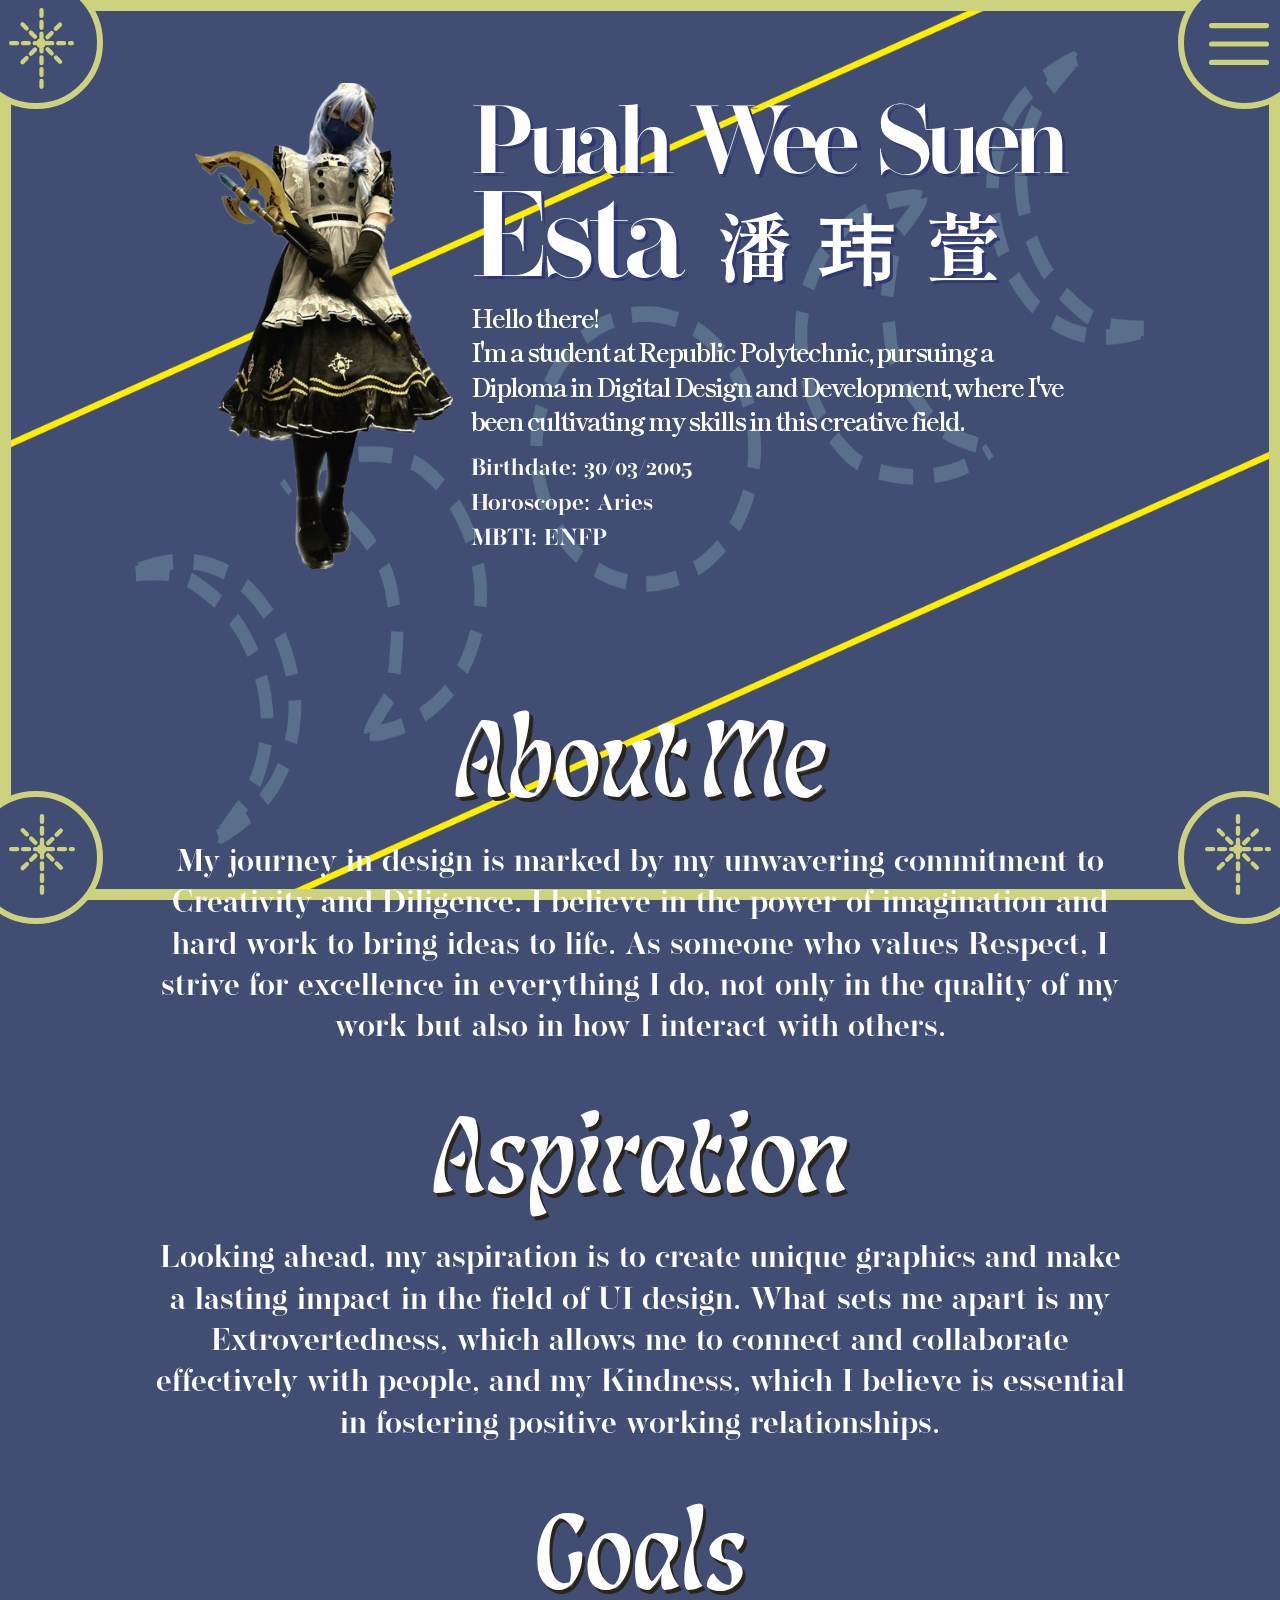
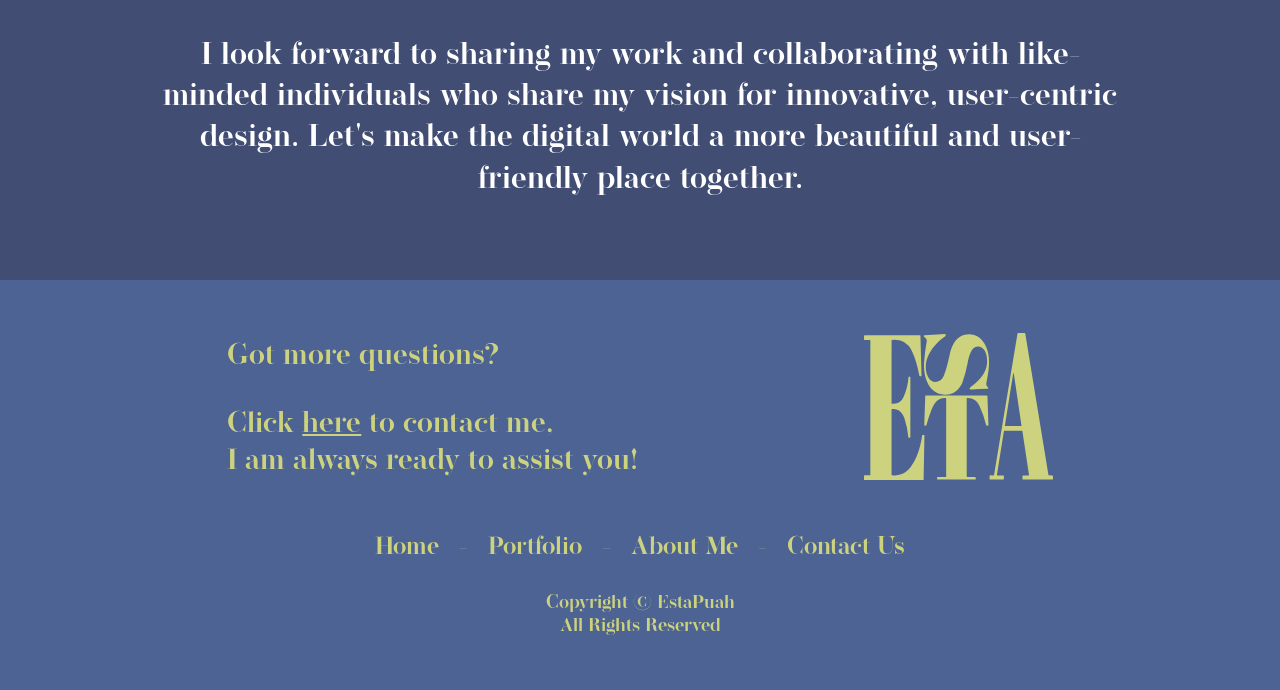
==== about.html @ 2d54f1c6 "Add files via upload" ====
<!DOCTYPE html>
<html lang="en-US">
    <head>
        <!-- Meta setup -->
        <meta charset="UTF-8">
        <meta http-equiv="X-UA-Compatible" content="IE=edge">
        <meta name="viewport" content="width=device-width, initial-scale=1, shrink-to-fit=no">
        <meta name="keywords" content="">
        <meta name="decription" content="">
        <meta name="designer" content="">
        
        <!-- Title -->
        <title>Esta Puah - About </title>
        
        <!-- Fav Icon -->
        <link rel="icon" href="images/favicon.png" />   

        <!-- Include Bootstrap -->
        <link rel="stylesheet" href="css/bootstrap.css" />

        <!-- Main StyleSheet -->
        <link rel="stylesheet" href="css/style.css" />  
        
        <!-- Responsive CSS -->
        <link rel="stylesheet" href="css/responsive.css" /> 
        
    </head>
    <body>
        <!--[if lte IE 9]> <p class="browserupgrade">You are using an <strong>outdated</strong> browser. Please <a href="https://browsehappy.com/">upgrade your browser</a> to improve your experience and security.</p><![endif]-->

        <!-- main_wrapper start -->
        <main class="main_wrapper">
            <div class="main_shape">
                <div class="shape_circle">
                    <img src="images/shape.svg" alt="">
                </div>
                <div class="shape_circle shape3">
                    <img src="images/shape.svg" alt="">
                </div>
                <div class="shape_circle shape4">
                    <img src="images/shape.svg" alt="">
                </div>
                <div class="humber_btn">
                    <button type="button" data-bs-toggle="offcanvas" data-bs-target="#offcanvasExample" aria-controls="offcanvasExample">
                        <img src="images/humbergar.svg" alt="">
                    </button>
                </div>
            </div>

            <!-- offcanvas start -->
            <div class="offcanvas offcanvas-top" tabindex="-1" id="offcanvasExample" aria-labelledby="offcanvasExampleLabel">
                <div class="offcanvas-body">
                    <button type="button" class="btn-close text-reset" data-bs-dismiss="offcanvas" aria-label="Close"></button>
                    <ul>
                        <li><a href="index.html">Home</a></li>
                        <li><a href="portfolio.html">Portfolio</a></li>
                        <li><a href="about.html">About Me</a></li>
                        <li><a href="contact.html">Contact</a></li>
                        
                    </ul>
                </div>
            </div>
            <!-- offcanvas end -->

            <!-- about_area start -->
            <div class="portfolio_area about_area">
                <div class="about_hero">
                    <div class="about_row">
                        <div class="about_left">
                            <img src="images/about.png" alt="">
                        </div>
                        <div class="about_right">
                            <h3>Puah Wee Suen <br><span class="esta">Esta</span> <span>潘 玮 萱</span></h3>
                            <p>Hello there! <br>I'm a student at Republic Polytechnic, pursuing a Diploma in Digital Design and Development, where I've been cultivating my skills in this creative field.</p>
                            <ul>
                                <li>Birthdate: 30/03/2005</li>
                                <li>Horoscope: Aries</li>
                                <li>MBTI: ENFP</li>
                            </ul>
                        </div>
                    </div>
                </div>
                <div class="about_main">
                    <div class="about_maincnt">
                        <h4>About Me</h4>
                        <p>My journey in design is marked by my unwavering commitment to Creativity and Diligence. I believe in the power of imagination and hard work to bring ideas to life. As someone who values Respect, I strive for excellence in everything I do, not only in the quality of my work but also in how I interact with others.</p>
                    </div>
                    <div class="about_maincnt">
                        <h4>Aspiration</h4>
                        <p>Looking ahead, my aspiration is to create unique graphics and make a lasting impact in the field of UI design. What sets me apart is my Extrovertedness, which allows me to connect and collaborate effectively with people, and my Kindness, which I believe is essential in fostering positive working relationships.</p>
                    </div>
                    <div class="about_maincnt">
                        <h4>Goals</h4>
                        <p>I look forward to sharing my work and collaborating with like-minded individuals who share my vision for innovative, user-centric design. Let's make the digital world a more beautiful and user-friendly place together.</p>
                    </div>
                </div>             
            </div>
            <!-- about_area end -->

            <!-- footer_area start -->
            <div class="footer_area">
                <div class="footer_main">
                    <div class="footer_upper">
                        <div class="footer_left">
                            <h4>Got more questions?</h4>
                            <p>Click <a href="#">here</a> to contact me, <br> I am always ready to assist you!</p>
                        </div>
                        <div class="footer_right">
                            <a href="#">
                                <img src="images/logo.svg" alt="">
                            </a>
                        </div>
                    </div>
                    <div class="footer_bottom">
                        <ul>
                            <li><a href="index.html">Home </a></li>
                            <li> - </li>
                            <li><a href="portfolio.html">Portfolio</a></li>
                            <li> - </li>
                            <li><a href="about.html">About Me</a></li>
                            <li> - </li>
                            <li><a href="contact.html">Contact Us</a></li>
                        </ul>
                        <p>Copyright © EstaPuah <br>All Rights Reserved</p>
                    </div>
                </div>                
            </div>
        </main>
        <!-- main_wrapper end -->

        <!-- Main jQuery -->
        <script src="js/jquery-3.4.1.min.js"></script>       
   
        <!-- Bootstrap jQuery -->
        <script src="js/bootstrap.bundle.js"></script>
        
    </body>
</html>
---- css/style.css ----
/*===================== Google fonts =======================*/
@import url('https://fonts.googleapis.com/css2?family=Shippori+Mincho:wght@400;500;600;700;800&display=swap');

/*webfonts*/
@font-face {
    font-family: 'Operetta32-DemiBold';
    src: url(../webfonts/Operetta32-DemiBold.otf);
}

@font-face {
    font-family: 'Lisbeth Display Regular';
    src: url(../webfonts/lisbeth-display.otf);
}

/*basic css*/
html {
    font-size: 0.52vw;
}

body {	
    font-family: 'Operetta32-DemiBold';
    font-size: 1.6rem;
    font-weight: 400;    
	background: #414D73;
	color: #FFFFFF;	
}

a {
    display: inline-block;
    text-decoration: none;
    transition: 0.2s all ease;
    -webkit-transition: 0.2s all ease;
    -moz-transition: 0.2s all ease;
}

a:visited,
a:hover,
a:active {
    text-decoration: none;
}

ul,
ol {
    list-style-type: none;
    padding: 0;
    margin: 0;
}

img {
    max-width: 100%;
}

::-webkit-scrollbar {
    width: 0;
    scrollbar-width: none;  
}

::-moz-scrollbar {
    width: 0;
    scrollbar-width: none;  
}

/*==================== main_wrapper start =====================*/
.main_wrapper {
    overflow: hidden;
}

.main_shape {
    width: 100%;
    height: 100%;
    display: block;
    border: 1.8rem solid #CDD27E;
    position: fixed;
    top: 0;
    left: 0;
    z-index: 9;
}

.shape_circle {
    width: 20rem;
    height: 20rem;
    display: flex;
    align-items: center;
    justify-content: center;
    background: #414D73;
    border: 1rem solid #CDD27E;
    border-radius: 50%;
    position: fixed;
    top: -3.6rem;
    left: -4.6rem;
    z-index: 9;
}

.shape_circle img {
    width: 9.8rem;
    position: relative;
    top: 0.6rem;
    left: 0.8rem;
}

.shape3 {
    top: initial;
    bottom: -3.6rem;
    left: -4.6rem;
    right: initial;
}

.shape4 {
    top: initial;
    bottom: -3.6rem;
    left: initial;
    right: -4.6rem;
}

.shape3 img {
    top: initial;
    left: 0.9rem;
    bottom: 0.75rem;
}

.shape4 img {
    top: initial;
    left: initial;
    bottom: 0.75rem;
    right: 0.9rem;
}

.humber_btn button {
    width: 20rem;
    height: 20rem;
    display: flex;
    align-items: center;
    justify-content: center;
    background: #414D73;
    border: 1rem solid #CDD27E;
    border-radius: 50%;
    outline: none;
    padding: 0;
    position: fixed;
    top: -3.6rem;
    right: -4.6rem;
    z-index: 9;
}

.humber_btn button img {
    width: 9rem;
    position: relative;
    top: 0.2rem;
    right: 0.8rem;
}

/*offcanvas*/
.offcanvas-top {
    background: #2F3774;
    width: 100%;
    height: 100%;
}

.offcanvas-body {
    text-align: right;
    padding: 3rem 4rem;
}

.offcanvas-body ul {
    padding-top: 1.5rem;
}

.offcanvas-body ul li {
    padding: 1.1rem 0rem;
    text-align: right;
}

.offcanvas-body ul li a {
    font-size: 6.1rem;
    color: #FFFFFF;
    transition: 0.2s all ease;
}

.offcanvas-body ul li a:hover {
    color: #CDD27E;
}

.btn-close {
    opacity: 1;
    font-size: 4.6rem;
    outline: none!important;
    box-shadow: none!important;
    transition: 0.2s all ease;
    filter: brightness(0) saturate(100%) invert(87%) sepia(67%) saturate(291%) hue-rotate(4deg) brightness(89%) contrast(82%);
}

/*=================== main_banner start ====================*/
.main_banner {
    position: relative;
}

.main_banner img {
    width: 100%;
}

.main_logo img {
    width: 46rem;
    position: absolute;
    top: 50%;
    left: 50%;
    transform: translate(-50%, -50%);
    z-index: 99;
}

/*================== showcase_area start ==================*/
.showcase_area {
    background-image: url(../images/showcase_bg.png);
    background-repeat: no-repeat;
    background-position: center;
    background-size: cover;
    padding: 5rem 0 12rem;
}

.showcase_main {
    max-width: 124rem;
    width: 100%;
    margin: 0 auto;
    position: relative;
    z-index: 99;
}

.showcase_main h3 {
    font-family: 'Lisbeth Display Regular';
    font-size: 16.7rem;
    color: #FFFFFF;
    margin: 0;
    text-align: center;
    text-shadow: 0.6rem 0.6rem 0 #29251D;
}

.showcase_item {
    display: grid;
    grid-template-columns: repeat(3, 1fr);
    grid-gap: 1.5rem;
    padding: 5rem 0 9rem;
}

.showcase_inner img {
    width: 100%;
    border-radius: 1rem;
}

.showcase_btn a {
    font-family: 'Shippori Mincho', serif;
    font-size: 8.6rem;
    font-weight: 700;
    color: #29251D;
    letter-spacing: -0.3rem;
    background: #CDD27E;
    display: inline-block;
    padding: 0.5rem 8rem 0.8rem;
    border-radius: 1.2rem;
    box-shadow: 2.2rem 2.2rem 0rem #29251D;
    transition: 0.2s all ease;
}

.showcase_btn a:hover {
    opacity: 0.85;
}

/*==================== footer_area start =====================*/
.footer_area {
    background: #4C6394;
    padding: 8rem 0;
}

.footer_main {
    max-width: 124rem;
    width: 100%;
    margin: 0 auto;
    position: relative;
    z-index: 99;
}

.footer_upper {
    display: flex;
    align-items: center;
    justify-content: space-between;
}

.footer_left h4 {
    font-size: 4.4rem;
    color: #CDD27E;
    margin-bottom: 5rem;
}

.footer_left p {
    font-size: 4.4rem;
    color: #CDD27E;
    margin: 0;
    line-height: 1.25;
}

.footer_left p a {
    color: #CDD27E;
    text-decoration: underline;
    transition: 0.2s all ease;
}

.footer_left p a:hover {
    color: #FFF;
}

.footer_right img {
    width: 28.3rem;
}

.footer_bottom {
    padding-top: 7rem;
}

.footer_bottom ul {
    display: flex;
    align-items: center;
    justify-content: center;
}

.footer_bottom ul li {
    font-size: 3.7rem;
    color: #CDD27E;
    padding: 0 1.5rem;
}

.footer_bottom ul li a {
    font-size: 3.7rem;
    color: #CDD27E;
    transition: 0.2s all ease;
}

.footer_bottom ul li a:hover {
    color: #FFF;
}

.footer_bottom p {
    font-size: 2.8rem;
    color: #CDD27E;
    line-height: 1.25;
    margin-top: 4rem;
    margin-bottom: 0;
    text-align: center;
}

/*======================= portfolio page start =======================*/
.portfolio_area {
    background-image: url(../images/main-bg2.png);
    background-repeat: no-repeat;
    background-position: center;
    background-size: 100% 100%;
    background-attachment: fixed;
    padding: 8.5rem 0;
}

.portfolio_main {
    max-width: 120rem;
    width: 100%;
    margin: 0 auto;
    position: relative;
    z-index: 99;
}

.portfolio_main h3 {
    font-family: 'Lisbeth Display Regular';
    font-size: 16.7rem;
    color: #FFFFFF;
    text-align: center;
    text-shadow: 0.6rem 0.6rem 0 #29251D;
}

.portfolio_item {
    display: grid;
    grid-template-columns: repeat(2, 1fr);
    grid-gap: 5rem;
    padding: 4rem 0;
}

.portfolio_box {
    width: 100%;
    height: 60rem;
    background: #CDD27E;
    display: flex;
    align-items: center;
    justify-content: center;
    border-radius: 1.5rem;
    box-shadow: 2.4rem 2.4rem 0 #29251D;
    text-align: center;
}

.portfolio_box h4 {
    font-family: 'Shippori Mincho', serif;
    font-size: 8.6rem;
    font-weight: 700;
    color: #29251D;
    margin: 0;
    letter-spacing: -1rem;
}

.portfolio_main2 {
    max-width: 124.2rem;
    width: 100%;
    margin: 0 auto;
    position: relative;
    z-index: 99;
    padding-top: 8rem;
}

.portfolio_name {
    background: #CDD27E;
    padding: 20rem 0;
    text-align: center;
    border-radius: 3rem;
    box-shadow: -1.5rem -1.5rem 8rem rgba(205, 210, 126, 0.34);
}

.portfolio_name h3 {
    font-family: 'Shippori Mincho', serif;
    font-size: 18.9rem;
    font-weight: 700;
    line-height: 1;
    color: #2F3774;
    margin: 0;
    text-align: center;
    letter-spacing: -2.4rem;
}

.portfolio_projects {
    padding-top: 15rem;
}

.portfolio_sample img {
    width: 100%;
}

.portfolio3 {
    margin-top: -36rem;
}

.portfolio_btn {
    padding: 3rem 0;
}

.portfolio_btn a {
    font-family: 'Shippori Mincho', serif;
    font-size: 6.6rem;
    font-weight: 700;
    color: #29251D;
    letter-spacing: -0.3rem;
    background: #CDD27E;
    display: inline-block;
    padding: 0.5rem 10rem 0.8rem;
    border-radius: 1.2rem;
    box-shadow: 2.2rem 2.2rem 0rem #29251D;
    transition: 0.2s all ease;
}

.portfolio_btn a:hover {
    opacity: 0.85;
}

.portname2 {
    padding: 10rem 0 12rem;
}

.port3_main {
    max-width: 150rem;
    width: 100%;
    margin: 0 auto;
    position: relative;
    z-index: 99;
    padding: 1.5rem 0;
}

.port3_cnt h3 {
    font-size: 9.9rem;
    color: #FFFFFF;
    margin: 0;
    text-shadow: 0.4rem 0.4rem 0 #707173; 
}

.port3_cnt h4 {
    font-family: 'Shippori Mincho', serif;
    font-size: 9.9rem;
    font-weight: 400;
    color: #FFFFFF;
    margin: 1.5rem 0;
}

.port3_cnt p {
    font-family: 'Lisbeth Display Regular';
    font-size: 9.9rem;
    font-weight: 400;
    color: #FFFFFF;
    margin: 0;
    text-shadow: 0.3rem 0.3rem 0 #707070;
}

.port3_item img {
    width: 77rem;
    display: block;
    margin-left: auto;
}

.port4_main {
    background: rgba(255, 255, 255, 0.85);
    max-width: 149.6rem;
    width: 100%;
    margin: 0 auto;
    position: relative;
    z-index: 99;
    padding: 6.4rem 5.6rem;
    border-radius: 4rem;
}

.port4_left img {
    width: 100%;
}

.port4_right h3 {
    font-family: 'Shippori Mincho', serif;
    font-size: 11.3rem;
    font-weight: 700;
    color: #4C6394;
    letter-spacing: -1.5rem;
}

.port4_right h4 {
    max-width: 56rem;
    width: 100%;
    font-size: 4.7rem;
    color: #4C6394;
    margin: 5.5rem 0 8.5rem;
}

.port4_right p {
    font-size: 3.6rem;
    color: #4C6394;
    margin-bottom: 
}

.port4_btn {
    padding: 12rem 0 0;
}

.port4_btn a {
    font-family: 'Shippori Mincho', serif;
    font-size: 5rem;
    color: #29251D;
}

/*=================== about page start =====================*/
.about_hero {
    max-width: 133.8rem;
    width: 100%;
    margin: 0 auto;
    position: relative;
    z-index: 99;
    padding: 4rem 0;
}

.about_row {
    display: flex;
    align-items: center;
    justify-content: space-between;
}

.about_left {
    width: 29%;
}

.about_left img {
    width: 100%;
}

.about_right {
    width: 69%;
}

.about_right h3 {
    font-size: 14.5rem;
    color: #FFFFFF;
    letter-spacing: -1rem;
    line-height: 0.85;
    margin: 0;
    text-shadow: 0.5rem 0.5rem 0 #2F3774;
}

.about_right h3 span {
    font-family: 'Shippori Mincho', serif;
    font-size: 11.3rem;
    font-weight: 800;
    letter-spacing: 0.8rem;
    display: inline-block;
    margin-left: 2.4rem;
}

.about_right h3 .esta {
    font-family: 'Operetta32-DemiBold';
    font-size: 18.4rem;
    font-weight: inherit;
    letter-spacing: -1rem;
    margin: 0;
}

.about_right p {
    font-family: 'Shippori Mincho', serif;
    font-size: 3.8rem;
    font-weight: 700;
    color: #FFFFFF;
    line-height: 1.35;
    margin: 2.5rem 0 2rem;
    letter-spacing: -0.3rem;
}

.about_right ul li {
    font-size: 3.5rem;
    color: #FFFFFF;
}

.about_main {
    max-width: 146.4rem;
    width: 100%;
    margin: 0 auto;
    position: relative;
    z-index: 99;
    padding: 8rem 0 4rem;
}

.about_maincnt {
    margin-top: 6rem;
}

.about_maincnt h4 {
    font-family: 'Lisbeth Display Regular';
    font-size: 16.7rem;
    font-weight: 400;
    color: #FFFFFF;
    text-align: center;
    margin-bottom: 2.5rem;
    text-shadow: 0.6rem 0.6rem 0 #29251D;
}

.about_maincnt p {
    font-size: 4.7rem;
    color: #FFFFFF;
    line-height: 1.32;
    margin: 0;
    text-align: center;
}

/*================== contact page start ================*/
.contact_area {
    background-image: url(../images/contact_bg.png);
}

.contact_main {
    max-width: 130.6rem;
    width: 100%;
    margin: 0 auto;
    position: relative;
    z-index: 99;
}

.contact_title h3 {
    font-family: 'Lisbeth Display Regular';
    font-size: 16.7rem;
    font-weight: 400;
    color: #FFFFFF;
    text-align: center;
    text-shadow: 0.6rem 0.6rem 0 #29251D;
}

.contact_part {
    padding: 4rem 0;
}

.contact_left h4 {
    font-family: 'Lisbeth Display Regular';
    font-size: 7.5rem;
    font-weight: 400;
    color: #FFFFFF;
    text-shadow: 0.54rem 0.54rem 0 #29251D;
}

.contact_item {
    margin-top: 4rem;
}

.contact_item label {
    font-size: 2.5rem;
    color: #FFFFFF;
    margin-bottom: 0.8rem;
    display: block;
    text-shadow: 0.5rem 0.5rem 0 #29251D;
}

.contact_item input,
.contact_item textarea {
    font-family: 'Shippori Mincho', serif;
    width: 100%;
    display: block;
    font-size: 2.2rem;
    font-weight: 400;
    color: #707070;
    background: #FFFFFF;
    border: none;
    outline: none;
    padding: 1.2rem 1.5rem;
    border-radius: 1.4rem;
    letter-spacing: -0.2rem;
}

.contact_item input::placeholder,
.contact_item textarea::placeholder {
    font-family: 'Shippori Mincho', serif;
    color: #707070;
    opacity: 1;
}

.contact_item textarea {
    min-height: 12.2rem;
    resize: none;
}

.contact_btn {
    text-align: right;
    padding-top: 5rem;
}

.contact_btn button {
    font-family: 'Shippori Mincho', serif;
    font-size: 3.2rem;
    font-weight: 700;
    color: #29251D;
    background: #BDC274;
    border: none;
    outline: none;
    display: inline-block;
    padding: 0.5rem 6rem 0.8rem;
    border-radius: 0.8rem;
    box-shadow: 1.1rem 1.1rem 0 #29251D;
    transition: 0.2s all ease;
}

.contact_btn button:hover {
    opacity: 0.85;
}

.contact_right {
    padding-left: 12rem;
}

.contact_right h4 {
    font-family: 'Lisbeth Display Regular';
    font-size: 7.5rem;
    font-weight: 400;
    color: #FFFFFF;
    text-shadow: 0.54rem 0.54rem 0 #29251D;
    margin-bottom: 4rem;
}

.contact_right ul li a {
    display: flex;
    align-items: center;
    font-size: 4rem;
    color: #FFFFFF;
    margin-bottom: 2rem;
    text-shadow: 0.5rem 0.5rem 0 #29251D;
}

.contact_right ul li a img {
    width: 5rem;
    margin-right: 1.5rem;
}

.social_icon ul {
    display: flex;
    align-items: center;
    margin-top: 5rem;
}

.social_icon ul li a {
    display: inline-block;
    margin-right: 2rem;
    transition: 0.2s all ease;
}

.social_icon ul li a img {
    width: 4rem;
}

.social_icon ul li a:hover {
    opacity: 0.8;
}

.contact2l .contact_item input,
.contact2l .contact_item textarea {
    color: #29251D;
}

.contact3_lftitem img {
    width: 13.7rem;
}

.cont3_btn button {
    width: 100%;
    display: block;
}

.contact3_lftitem h4 {
    font-family: 'Lisbeth Display Regular';
    font-size: 7.5rem;
    color: #FFFFFF;
    text-shadow: 0.6rem 0.6rem 0 #29251D;
}

.contact3_lftitem p {
    font-family: 'Lisbeth Display Regular';
    font-size: 6.2rem;
    color: #FFFFFF;
    text-shadow: 0.6rem 0.6rem 0 #29251D;
}

.contact_prt3 {
    padding-bottom: 15rem;
}
---- css/responsive.css ----
/*
====================================
Small Screen - Tablate
====================================
*/
@media screen and (min-width: 768px) and (max-width: 991px) {

	.offcanvas-body {
		padding-top: 5rem;
		padding-right: 6rem;
	}

}

/*
====================================
Small Screen - Mobile
====================================
*/
@media screen and (max-width: 767px) {

	html {
		font-size: 0.60vw;
	}

	.offcanvas-body {
		padding-top: 5rem;
		padding-right: 6rem;
	}

}


@media screen and (max-width: 575px) {

	html {
		font-size: 0.60vw;
	}

	.showcase_item {
		grid-template-columns: 1fr 1fr;
		grid-gap: 3rem;
	}

	.offcanvas-body {
		padding-top: 5rem;
		padding-right: 6rem;
	}

	.port4_right {
		margin-top: 5rem;
		margin-left: 5rem;
		margin-bottom: 5rem;
	}

	.about_row {
		display: block;
	}

	.about_row > div {
		width: 100%;
	}

	.about_left img {
		width: 45%;
		display: block;
		margin: 0 auto;
	}

	.about_right {
		margin-top: 9.5rem;
	}

	.about_right p {
		font-size: 5rem;
	}

	.about_right ul li {
		font-size: 4.7rem;
	}

	.contact_left h4 {
		font-size: 11rem;
	}

	.contact_item label {
		font-size: 5.5rem;
	}

	.contact_item input, 
	.contact_item textarea {
		font-size: 4.8rem;
		padding: 2.4rem 3rem;
	}

	.contact_btn button {
		font-size: 5.6rem;
		padding: 1rem 10rem 1.3rem;
	}

	.contact_right {
		padding-left: 0;
		margin-top: 6rem;
	}

	.contact_right h4 {
		font-size: 11rem;
	}

	.contact_right ul li a {
		font-size: 6rem;
	}

	.contact_right ul li a img {
		width: 7rem;
	}

	.social_icon ul li a {
		margin-right: 4rem;
	}

	.social_icon ul li a img {
		width: 7.5rem;
	}

	.contact_item textarea {
		height: 30rem;
	}

	.contact_part {
		padding-top: 7.5rem;
	}


}
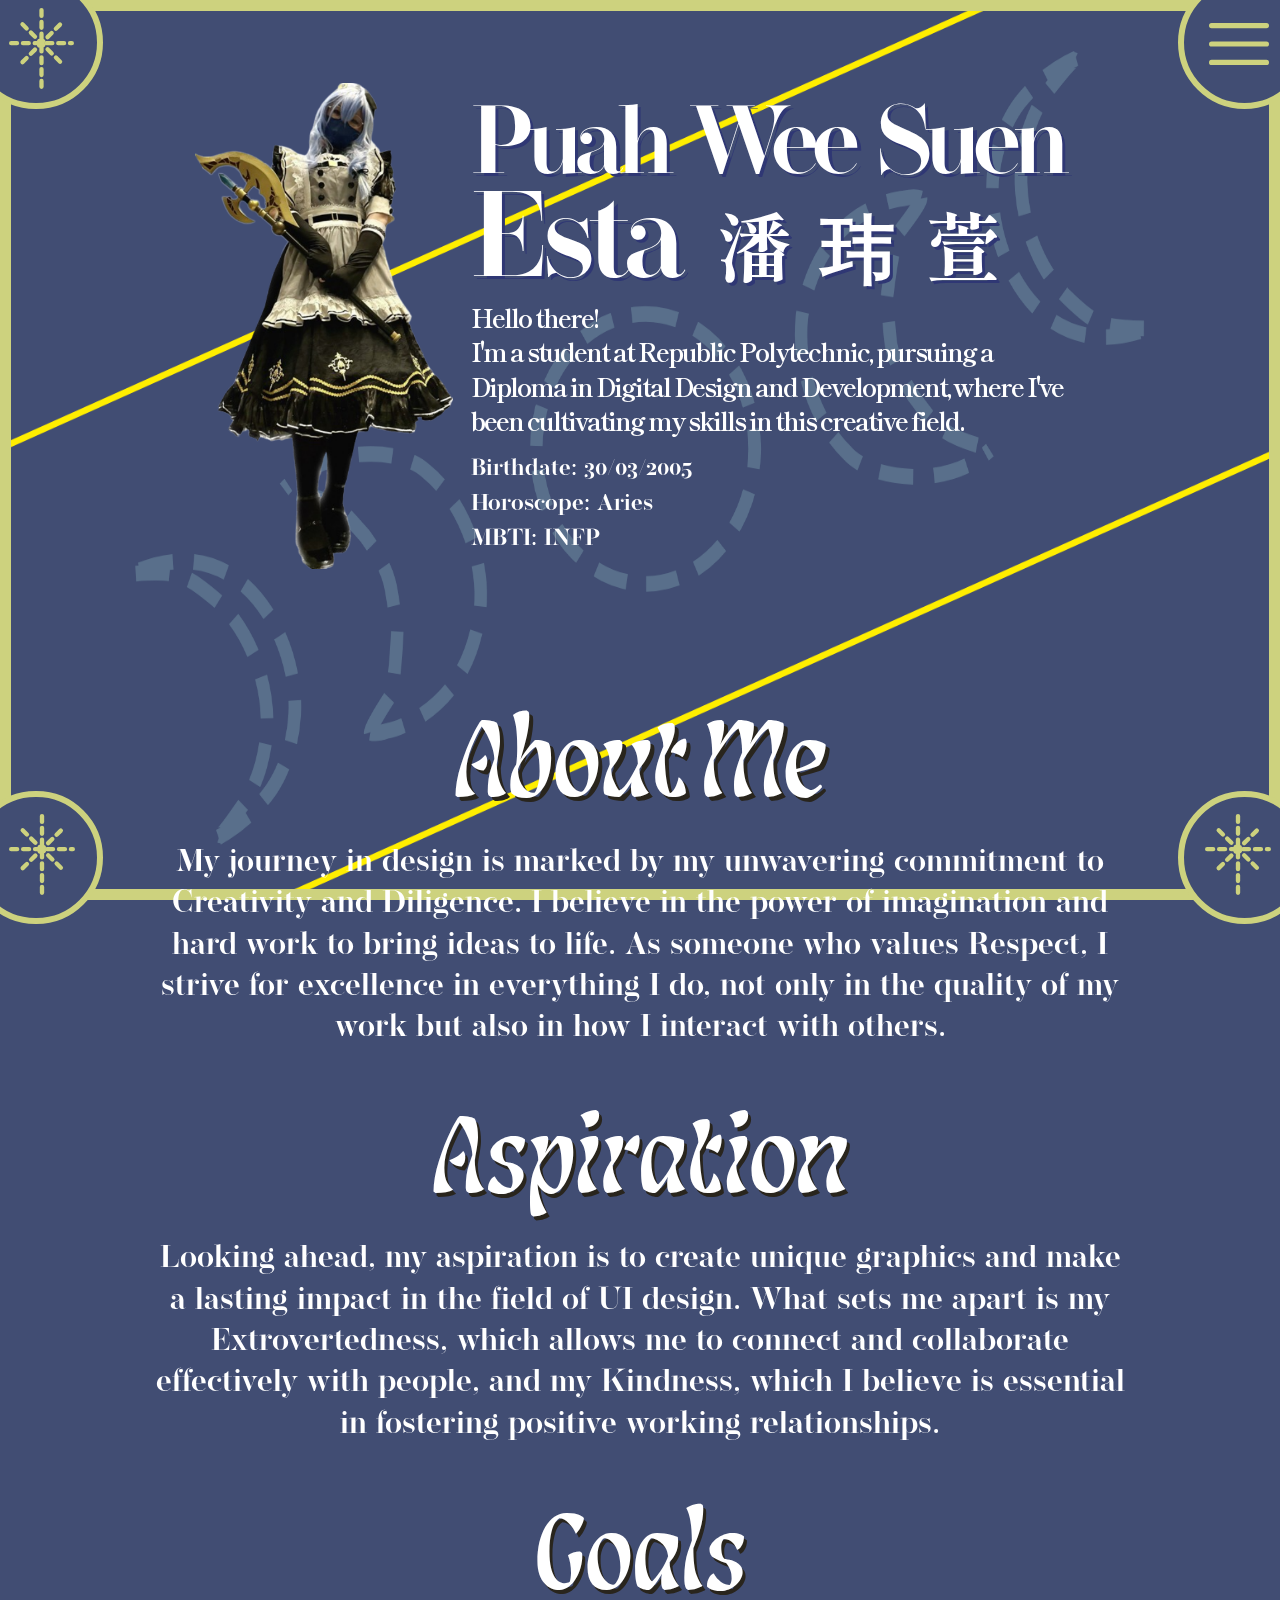
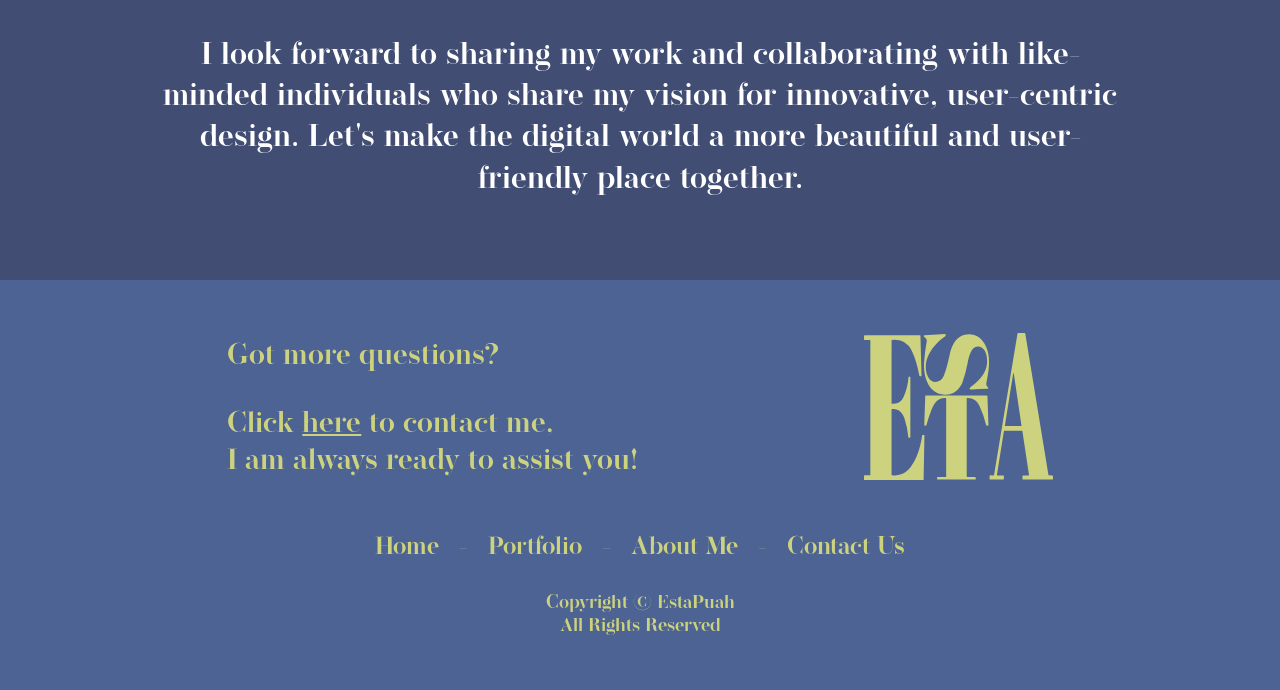
==== commit 7e8217a9: "testing push" ====
--- a/about.html
+++ b/about.html
@@ -75,7 +75,7 @@
                             <ul>
                                 <li>Birthdate: 30/03/2005</li>
                                 <li>Horoscope: Aries</li>
-                                <li>MBTI: ENFP</li>
+                                <li>MBTI: INFP</li>
                             </ul>
                         </div>
                     </div>
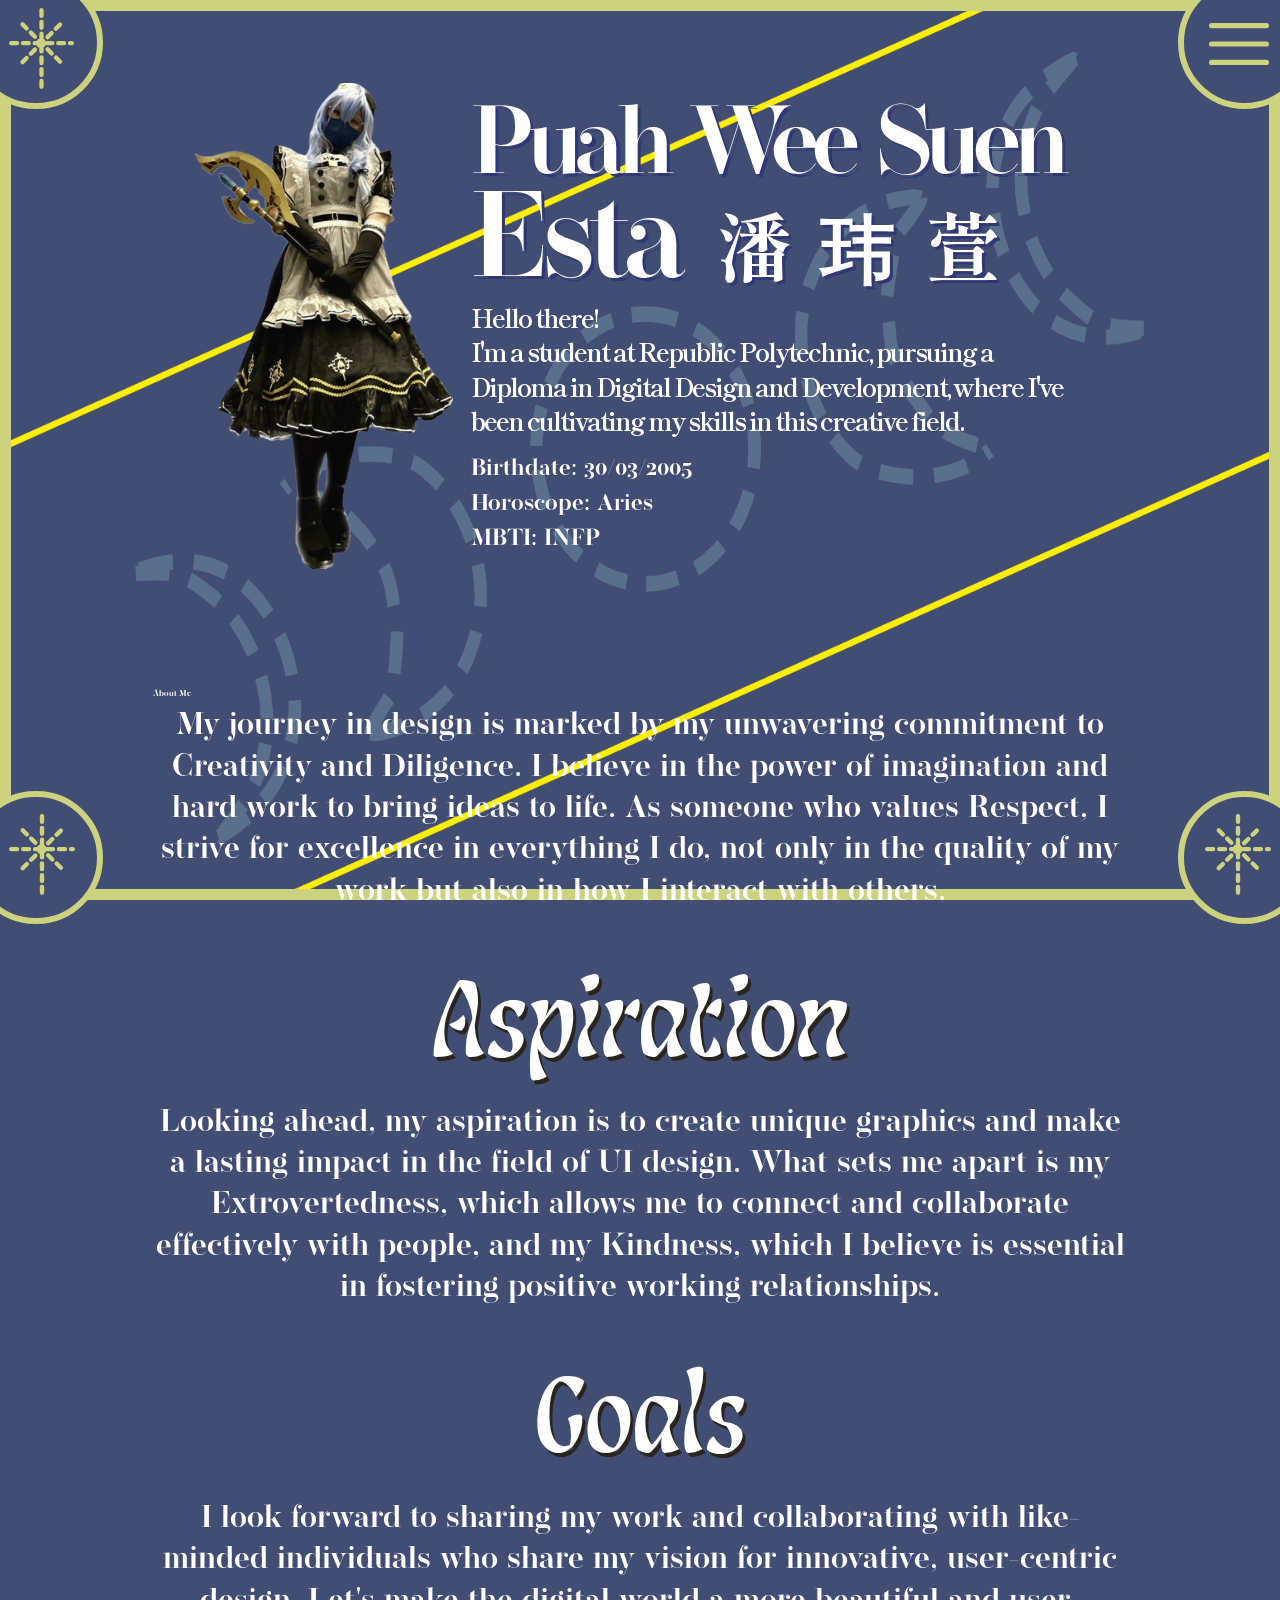
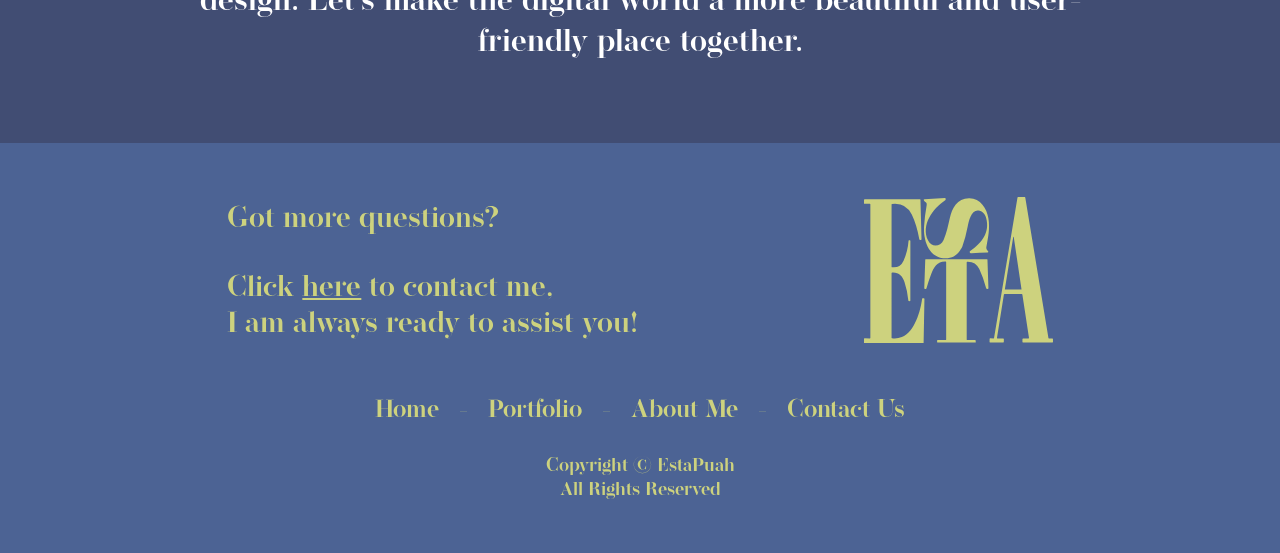
==== commit 6e84e2a3: "." ====
--- a/about.html
+++ b/about.html
@@ -82,7 +82,7 @@
                 </div>
                 <div class="about_main">
                     <div class="about_maincnt">
-                        <h4>About Me</h4>
+                        <h5>About Me</h5>
                         <p>My journey in design is marked by my unwavering commitment to Creativity and Diligence. I believe in the power of imagination and hard work to bring ideas to life. As someone who values Respect, I strive for excellence in everything I do, not only in the quality of my work but also in how I interact with others.</p>
                     </div>
                     <div class="about_maincnt">
@@ -103,7 +103,7 @@
                     <div class="footer_upper">
                         <div class="footer_left">
                             <h4>Got more questions?</h4>
-                            <p>Click <a href="#">here</a> to contact me, <br> I am always ready to assist you!</p>
+                            <p>Click <a href="contact.html">here</a> to contact me, <br> I am always ready to assist you!</p>
                         </div>
                         <div class="footer_right">
                             <a href="#">
--- a/css/style.css
+++ b/css/style.css
@@ -1,829 +1,843 @@
 /*===================== Google fonts =======================*/
-@import url('https://fonts.googleapis.com/css2?family=Shippori+Mincho:wght@400;500;600;700;800&display=swap');
+@import url("https://fonts.googleapis.com/css2?family=Shippori+Mincho:wght@400;500;600;700;800&display=swap");
 
 /*webfonts*/
 @font-face {
-    font-family: 'Operetta32-DemiBold';
-    src: url(../webfonts/Operetta32-DemiBold.otf);
+  font-family: "Operetta32-DemiBold";
+  src: url(../webfonts/Operetta32-DemiBold.otf);
 }
 
 @font-face {
-    font-family: 'Lisbeth Display Regular';
-    src: url(../webfonts/lisbeth-display.otf);
+  font-family: "Lisbeth Display Regular";
+  src: url(../webfonts/lisbeth-display.otf);
 }
 
 /*basic css*/
 html {
-    font-size: 0.52vw;
-}
-
-body {	
-    font-family: 'Operetta32-DemiBold';
-    font-size: 1.6rem;
-    font-weight: 400;    
-	background: #414D73;
-	color: #FFFFFF;	
+  font-size: 0.52vw;
+}
+
+body {
+  font-family: "Operetta32-DemiBold";
+  font-size: 1.6rem;
+  font-weight: 400;
+  background: #414d73;
+  color: #ffffff;
 }
 
 a {
-    display: inline-block;
-    text-decoration: none;
-    transition: 0.2s all ease;
-    -webkit-transition: 0.2s all ease;
-    -moz-transition: 0.2s all ease;
+  display: inline-block;
+  text-decoration: none;
+  transition: 0.2s all ease;
+  -webkit-transition: 0.2s all ease;
+  -moz-transition: 0.2s all ease;
 }
 
 a:visited,
 a:hover,
 a:active {
-    text-decoration: none;
+  text-decoration: none;
 }
 
 ul,
 ol {
-    list-style-type: none;
-    padding: 0;
-    margin: 0;
+  list-style-type: none;
+  padding: 0;
+  margin: 0;
 }
 
 img {
-    max-width: 100%;
+  max-width: 100%;
 }
 
 ::-webkit-scrollbar {
-    width: 0;
-    scrollbar-width: none;  
+  width: 0;
+  scrollbar-width: none;
 }
 
 ::-moz-scrollbar {
-    width: 0;
-    scrollbar-width: none;  
+  width: 0;
+  scrollbar-width: none;
 }
 
 /*==================== main_wrapper start =====================*/
 .main_wrapper {
-    overflow: hidden;
+  overflow: hidden;
 }
 
 .main_shape {
-    width: 100%;
-    height: 100%;
-    display: block;
-    border: 1.8rem solid #CDD27E;
-    position: fixed;
-    top: 0;
-    left: 0;
-    z-index: 9;
+  width: 100%;
+  height: 100%;
+  display: block;
+  border: 1.8rem solid #cdd27e;
+  position: fixed;
+  top: 0;
+  left: 0;
+  z-index: 9;
 }
 
 .shape_circle {
-    width: 20rem;
-    height: 20rem;
-    display: flex;
-    align-items: center;
-    justify-content: center;
-    background: #414D73;
-    border: 1rem solid #CDD27E;
-    border-radius: 50%;
-    position: fixed;
-    top: -3.6rem;
-    left: -4.6rem;
-    z-index: 9;
+  width: 20rem;
+  height: 20rem;
+  display: flex;
+  align-items: center;
+  justify-content: center;
+  background: #414d73;
+  border: 1rem solid #cdd27e;
+  border-radius: 50%;
+  position: fixed;
+  top: -3.6rem;
+  left: -4.6rem;
+  z-index: 9;
 }
 
 .shape_circle img {
-    width: 9.8rem;
-    position: relative;
-    top: 0.6rem;
-    left: 0.8rem;
+  width: 9.8rem;
+  position: relative;
+  top: 0.6rem;
+  left: 0.8rem;
 }
 
 .shape3 {
-    top: initial;
-    bottom: -3.6rem;
-    left: -4.6rem;
-    right: initial;
+  top: initial;
+  bottom: -3.6rem;
+  left: -4.6rem;
+  right: initial;
 }
 
 .shape4 {
-    top: initial;
-    bottom: -3.6rem;
-    left: initial;
-    right: -4.6rem;
+  top: initial;
+  bottom: -3.6rem;
+  left: initial;
+  right: -4.6rem;
 }
 
 .shape3 img {
-    top: initial;
-    left: 0.9rem;
-    bottom: 0.75rem;
+  top: initial;
+  left: 0.9rem;
+  bottom: 0.75rem;
 }
 
 .shape4 img {
-    top: initial;
-    left: initial;
-    bottom: 0.75rem;
-    right: 0.9rem;
+  top: initial;
+  left: initial;
+  bottom: 0.75rem;
+  right: 0.9rem;
 }
 
 .humber_btn button {
-    width: 20rem;
-    height: 20rem;
-    display: flex;
-    align-items: center;
-    justify-content: center;
-    background: #414D73;
-    border: 1rem solid #CDD27E;
-    border-radius: 50%;
-    outline: none;
-    padding: 0;
-    position: fixed;
-    top: -3.6rem;
-    right: -4.6rem;
-    z-index: 9;
+  width: 20rem;
+  height: 20rem;
+  display: flex;
+  align-items: center;
+  justify-content: center;
+  background: #414d73;
+  border: 1rem solid #cdd27e;
+  border-radius: 50%;
+  outline: none;
+  padding: 0;
+  position: fixed;
+  top: -3.6rem;
+  right: -4.6rem;
+  z-index: 9;
 }
 
 .humber_btn button img {
-    width: 9rem;
-    position: relative;
-    top: 0.2rem;
-    right: 0.8rem;
+  width: 9rem;
+  position: relative;
+  top: 0.2rem;
+  right: 0.8rem;
 }
 
 /*offcanvas*/
 .offcanvas-top {
-    background: #2F3774;
-    width: 100%;
-    height: 100%;
+  background: #2f3774;
+  width: 100%;
+  height: 100%;
 }
 
 .offcanvas-body {
-    text-align: right;
-    padding: 3rem 4rem;
+  text-align: right;
+  padding: 3rem 4rem;
 }
 
 .offcanvas-body ul {
-    padding-top: 1.5rem;
+  padding-top: 1.5rem;
 }
 
 .offcanvas-body ul li {
-    padding: 1.1rem 0rem;
-    text-align: right;
+  padding: 1.1rem 0rem;
+  text-align: right;
 }
 
 .offcanvas-body ul li a {
-    font-size: 6.1rem;
-    color: #FFFFFF;
-    transition: 0.2s all ease;
+  font-size: 6.1rem;
+  color: #ffffff;
+  transition: 0.2s all ease;
 }
 
 .offcanvas-body ul li a:hover {
-    color: #CDD27E;
+  color: #cdd27e;
 }
 
 .btn-close {
-    opacity: 1;
-    font-size: 4.6rem;
-    outline: none!important;
-    box-shadow: none!important;
-    transition: 0.2s all ease;
-    filter: brightness(0) saturate(100%) invert(87%) sepia(67%) saturate(291%) hue-rotate(4deg) brightness(89%) contrast(82%);
+  opacity: 1;
+  font-size: 4.6rem;
+  outline: none !important;
+  box-shadow: none !important;
+  transition: 0.2s all ease;
+  filter: brightness(0) saturate(100%) invert(87%) sepia(67%) saturate(291%)
+    hue-rotate(4deg) brightness(89%) contrast(82%);
 }
 
 /*=================== main_banner start ====================*/
 .main_banner {
-    position: relative;
+  position: relative;
 }
 
 .main_banner img {
-    width: 100%;
+  width: 100%;
 }
 
 .main_logo img {
-    width: 46rem;
-    position: absolute;
-    top: 50%;
-    left: 50%;
-    transform: translate(-50%, -50%);
-    z-index: 99;
+  width: 46rem;
+  position: absolute;
+  top: 50%;
+  left: 50%;
+  transform: translate(-50%, -50%);
+  z-index: 99;
 }
 
 /*================== showcase_area start ==================*/
 .showcase_area {
-    background-image: url(../images/showcase_bg.png);
-    background-repeat: no-repeat;
-    background-position: center;
-    background-size: cover;
-    padding: 5rem 0 12rem;
+  background-image: url(../images/showcase_bg.png);
+  background-repeat: no-repeat;
+  background-position: center;
+  background-size: cover;
+  padding: 5rem 0 12rem;
 }
 
 .showcase_main {
-    max-width: 124rem;
-    width: 100%;
-    margin: 0 auto;
-    position: relative;
-    z-index: 99;
+  max-width: 124rem;
+  width: 100%;
+  margin: 0 auto;
+  position: relative;
+  z-index: 99;
 }
 
 .showcase_main h3 {
-    font-family: 'Lisbeth Display Regular';
-    font-size: 16.7rem;
-    color: #FFFFFF;
-    margin: 0;
-    text-align: center;
-    text-shadow: 0.6rem 0.6rem 0 #29251D;
+  font-family: "Lisbeth Display Regular";
+  font-size: 16.7rem;
+  color: #ffffff;
+  margin: 0;
+  text-align: center;
+  text-shadow: 0.6rem 0.6rem 0 #29251d;
 }
 
 .showcase_item {
-    display: grid;
-    grid-template-columns: repeat(3, 1fr);
-    grid-gap: 1.5rem;
-    padding: 5rem 0 9rem;
+  display: grid;
+  grid-template-columns: repeat(3, 1fr);
+  grid-gap: 1.5rem;
+  padding: 5rem 0 9rem;
+}
+
+.showcase_inner {
+  position: relative;
+  overflow: hidden;
+  width: 100%;
+  height: 0;
+  padding-bottom: 100%; /* This ensures a square aspect ratio */
 }
 
 .showcase_inner img {
-    width: 100%;
-    border-radius: 1rem;
+  position: absolute;
+  top: 0;
+  left: 0;
+  width: 100%;
+  height: 100%;
+  object-fit: cover; /* This will make sure the image covers the entire container */
+  border-radius: 1rem;
 }
 
 .showcase_btn a {
-    font-family: 'Shippori Mincho', serif;
-    font-size: 8.6rem;
-    font-weight: 700;
-    color: #29251D;
-    letter-spacing: -0.3rem;
-    background: #CDD27E;
-    display: inline-block;
-    padding: 0.5rem 8rem 0.8rem;
-    border-radius: 1.2rem;
-    box-shadow: 2.2rem 2.2rem 0rem #29251D;
-    transition: 0.2s all ease;
+  font-family: "Shippori Mincho", serif;
+  font-size: 8.6rem;
+  font-weight: 700;
+  color: #29251d;
+  letter-spacing: -0.3rem;
+  background: #cdd27e;
+  display: inline-block;
+  padding: 0.5rem 8rem 0.8rem;
+  border-radius: 1.2rem;
+  box-shadow: 2.2rem 2.2rem 0rem #29251d;
+  transition: 0.2s all ease;
 }
 
 .showcase_btn a:hover {
-    opacity: 0.85;
+  opacity: 0.85;
 }
 
 /*==================== footer_area start =====================*/
 .footer_area {
-    background: #4C6394;
-    padding: 8rem 0;
+  background: #4c6394;
+  padding: 8rem 0;
 }
 
 .footer_main {
-    max-width: 124rem;
-    width: 100%;
-    margin: 0 auto;
-    position: relative;
-    z-index: 99;
+  max-width: 124rem;
+  width: 100%;
+  margin: 0 auto;
+  position: relative;
+  z-index: 99;
 }
 
 .footer_upper {
-    display: flex;
-    align-items: center;
-    justify-content: space-between;
+  display: flex;
+  align-items: center;
+  justify-content: space-between;
 }
 
 .footer_left h4 {
-    font-size: 4.4rem;
-    color: #CDD27E;
-    margin-bottom: 5rem;
+  font-size: 4.4rem;
+  color: #cdd27e;
+  margin-bottom: 5rem;
 }
 
 .footer_left p {
-    font-size: 4.4rem;
-    color: #CDD27E;
-    margin: 0;
-    line-height: 1.25;
+  font-size: 4.4rem;
+  color: #cdd27e;
+  margin: 0;
+  line-height: 1.25;
 }
 
 .footer_left p a {
-    color: #CDD27E;
-    text-decoration: underline;
-    transition: 0.2s all ease;
+  color: #cdd27e;
+  text-decoration: underline;
+  transition: 0.2s all ease;
 }
 
 .footer_left p a:hover {
-    color: #FFF;
+  color: #fff;
 }
 
 .footer_right img {
-    width: 28.3rem;
+  width: 28.3rem;
 }
 
 .footer_bottom {
-    padding-top: 7rem;
+  padding-top: 7rem;
 }
 
 .footer_bottom ul {
-    display: flex;
-    align-items: center;
-    justify-content: center;
+  display: flex;
+  align-items: center;
+  justify-content: center;
 }
 
 .footer_bottom ul li {
-    font-size: 3.7rem;
-    color: #CDD27E;
-    padding: 0 1.5rem;
+  font-size: 3.7rem;
+  color: #cdd27e;
+  padding: 0 1.5rem;
 }
 
 .footer_bottom ul li a {
-    font-size: 3.7rem;
-    color: #CDD27E;
-    transition: 0.2s all ease;
+  font-size: 3.7rem;
+  color: #cdd27e;
+  transition: 0.2s all ease;
 }
 
 .footer_bottom ul li a:hover {
-    color: #FFF;
+  color: #fff;
 }
 
 .footer_bottom p {
-    font-size: 2.8rem;
-    color: #CDD27E;
-    line-height: 1.25;
-    margin-top: 4rem;
-    margin-bottom: 0;
-    text-align: center;
+  font-size: 2.8rem;
+  color: #cdd27e;
+  line-height: 1.25;
+  margin-top: 4rem;
+  margin-bottom: 0;
+  text-align: center;
 }
 
 /*======================= portfolio page start =======================*/
 .portfolio_area {
-    background-image: url(../images/main-bg2.png);
-    background-repeat: no-repeat;
-    background-position: center;
-    background-size: 100% 100%;
-    background-attachment: fixed;
-    padding: 8.5rem 0;
+  background-image: url(../images/main-bg2.png);
+  background-repeat: no-repeat;
+  background-position: center;
+  background-size: 100% 100%;
+  background-attachment: fixed;
+  padding: 8.5rem 0;
 }
 
 .portfolio_main {
-    max-width: 120rem;
-    width: 100%;
-    margin: 0 auto;
-    position: relative;
-    z-index: 99;
+  max-width: 120rem;
+  width: 100%;
+  margin: 0 auto;
+  position: relative;
+  z-index: 99;
 }
 
 .portfolio_main h3 {
-    font-family: 'Lisbeth Display Regular';
-    font-size: 16.7rem;
-    color: #FFFFFF;
-    text-align: center;
-    text-shadow: 0.6rem 0.6rem 0 #29251D;
+  font-family: "Lisbeth Display Regular";
+  font-size: 16.7rem;
+  color: #ffffff;
+  text-align: center;
+  text-shadow: 0.6rem 0.6rem 0 #29251d;
 }
 
 .portfolio_item {
-    display: grid;
-    grid-template-columns: repeat(2, 1fr);
-    grid-gap: 5rem;
-    padding: 4rem 0;
+  display: grid;
+  grid-template-columns: repeat(2, 1fr);
+  grid-gap: 5rem;
+  padding: 4rem 0;
 }
 
 .portfolio_box {
-    width: 100%;
-    height: 60rem;
-    background: #CDD27E;
-    display: flex;
-    align-items: center;
-    justify-content: center;
-    border-radius: 1.5rem;
-    box-shadow: 2.4rem 2.4rem 0 #29251D;
-    text-align: center;
+  width: 100%;
+  height: 60rem;
+  background: #cdd27e;
+  display: flex;
+  align-items: center;
+  justify-content: center;
+  border-radius: 1.5rem;
+  box-shadow: 2.4rem 2.4rem 0 #29251d;
+  text-align: center;
 }
 
 .portfolio_box h4 {
-    font-family: 'Shippori Mincho', serif;
-    font-size: 8.6rem;
-    font-weight: 700;
-    color: #29251D;
-    margin: 0;
-    letter-spacing: -1rem;
+  font-family: "Shippori Mincho", serif;
+  font-size: 8.6rem;
+  font-weight: 700;
+  color: #29251d;
+  margin: 0;
+  letter-spacing: -1rem;
 }
 
 .portfolio_main2 {
-    max-width: 124.2rem;
-    width: 100%;
-    margin: 0 auto;
-    position: relative;
-    z-index: 99;
-    padding-top: 8rem;
+  max-width: 124.2rem;
+  width: 100%;
+  margin: 0 auto;
+  position: relative;
+  z-index: 99;
+  padding-top: 8rem;
 }
 
 .portfolio_name {
-    background: #CDD27E;
-    padding: 20rem 0;
-    text-align: center;
-    border-radius: 3rem;
-    box-shadow: -1.5rem -1.5rem 8rem rgba(205, 210, 126, 0.34);
+  background: #cdd27e;
+  padding: 20rem 0;
+  text-align: center;
+  border-radius: 3rem;
+  box-shadow: -1.5rem -1.5rem 8rem rgba(205, 210, 126, 0.34);
 }
 
 .portfolio_name h3 {
-    font-family: 'Shippori Mincho', serif;
-    font-size: 18.9rem;
-    font-weight: 700;
-    line-height: 1;
-    color: #2F3774;
-    margin: 0;
-    text-align: center;
-    letter-spacing: -2.4rem;
+  font-family: "Shippori Mincho", serif;
+  font-size: 18.9rem;
+  font-weight: 700;
+  line-height: 1;
+  color: #2f3774;
+  margin: 0;
+  text-align: center;
+  letter-spacing: -2.4rem;
 }
 
 .portfolio_projects {
-    padding-top: 15rem;
+  padding-top: 15rem;
 }
 
 .portfolio_sample img {
-    width: 100%;
+  width: 100%;
 }
 
 .portfolio3 {
-    margin-top: -36rem;
+  margin-top: -36rem;
 }
 
 .portfolio_btn {
-    padding: 3rem 0;
+  padding: 3rem 0;
 }
 
 .portfolio_btn a {
-    font-family: 'Shippori Mincho', serif;
-    font-size: 6.6rem;
-    font-weight: 700;
-    color: #29251D;
-    letter-spacing: -0.3rem;
-    background: #CDD27E;
-    display: inline-block;
-    padding: 0.5rem 10rem 0.8rem;
-    border-radius: 1.2rem;
-    box-shadow: 2.2rem 2.2rem 0rem #29251D;
-    transition: 0.2s all ease;
+  font-family: "Shippori Mincho", serif;
+  font-size: 6.6rem;
+  font-weight: 700;
+  color: #29251d;
+  letter-spacing: -0.3rem;
+  background: #cdd27e;
+  display: inline-block;
+  padding: 0.5rem 10rem 0.8rem;
+  border-radius: 1.2rem;
+  box-shadow: 2.2rem 2.2rem 0rem #29251d;
+  transition: 0.2s all ease;
 }
 
 .portfolio_btn a:hover {
-    opacity: 0.85;
+  opacity: 0.85;
 }
 
 .portname2 {
-    padding: 10rem 0 12rem;
+  padding: 10rem 0 12rem;
 }
 
 .port3_main {
-    max-width: 150rem;
-    width: 100%;
-    margin: 0 auto;
-    position: relative;
-    z-index: 99;
-    padding: 1.5rem 0;
+  max-width: 150rem;
+  width: 100%;
+  margin: 0 auto;
+  position: relative;
+  z-index: 99;
+  padding: 1.5rem 0;
 }
 
 .port3_cnt h3 {
-    font-size: 9.9rem;
-    color: #FFFFFF;
-    margin: 0;
-    text-shadow: 0.4rem 0.4rem 0 #707173; 
+  font-size: 9.9rem;
+  color: #ffffff;
+  margin: 0;
+  text-shadow: 0.4rem 0.4rem 0 #707173;
 }
 
 .port3_cnt h4 {
-    font-family: 'Shippori Mincho', serif;
-    font-size: 9.9rem;
-    font-weight: 400;
-    color: #FFFFFF;
-    margin: 1.5rem 0;
+  font-family: "Shippori Mincho", serif;
+  font-size: 9.9rem;
+  font-weight: 400;
+  color: #ffffff;
+  margin: 1.5rem 0;
 }
 
 .port3_cnt p {
-    font-family: 'Lisbeth Display Regular';
-    font-size: 9.9rem;
-    font-weight: 400;
-    color: #FFFFFF;
-    margin: 0;
-    text-shadow: 0.3rem 0.3rem 0 #707070;
+  font-family: "Lisbeth Display Regular";
+  font-size: 9.9rem;
+  font-weight: 400;
+  color: #ffffff;
+  margin: 0;
+  text-shadow: 0.3rem 0.3rem 0 #707070;
 }
 
 .port3_item img {
-    width: 77rem;
-    display: block;
-    margin-left: auto;
+  width: 77rem;
+  display: block;
+  margin-left: auto;
 }
 
 .port4_main {
-    background: rgba(255, 255, 255, 0.85);
-    max-width: 149.6rem;
-    width: 100%;
-    margin: 0 auto;
-    position: relative;
-    z-index: 99;
-    padding: 6.4rem 5.6rem;
-    border-radius: 4rem;
+  background: rgba(255, 255, 255, 0.85);
+  max-width: 149.6rem;
+  width: 100%;
+  margin: 0 auto;
+  position: relative;
+  z-index: 99;
+  padding: 6.4rem 5.6rem;
+  border-radius: 4rem;
 }
 
 .port4_left img {
-    width: 100%;
+  width: 100%;
 }
 
 .port4_right h3 {
-    font-family: 'Shippori Mincho', serif;
-    font-size: 11.3rem;
-    font-weight: 700;
-    color: #4C6394;
-    letter-spacing: -1.5rem;
+  font-family: "Shippori Mincho", serif;
+  font-size: 11.3rem;
+  font-weight: 700;
+  color: #4c6394;
+  letter-spacing: -1.5rem;
 }
 
 .port4_right h4 {
-    max-width: 56rem;
-    width: 100%;
-    font-size: 4.7rem;
-    color: #4C6394;
-    margin: 5.5rem 0 8.5rem;
+  max-width: 56rem;
+  width: 100%;
+  font-size: 4.7rem;
+  color: #4c6394;
+  margin: 5.5rem 0 8.5rem;
 }
 
 .port4_right p {
-    font-size: 3.6rem;
-    color: #4C6394;
-    margin-bottom: 
+  font-size: 3.6rem;
+  color: #4c6394;
+  margin-bottom: ;
 }
 
 .port4_btn {
-    padding: 12rem 0 0;
+  padding: 12rem 0 0;
 }
 
 .port4_btn a {
-    font-family: 'Shippori Mincho', serif;
-    font-size: 5rem;
-    color: #29251D;
+  font-family: "Shippori Mincho", serif;
+  font-size: 5rem;
+  color: #29251d;
 }
 
 /*=================== about page start =====================*/
 .about_hero {
-    max-width: 133.8rem;
-    width: 100%;
-    margin: 0 auto;
-    position: relative;
-    z-index: 99;
-    padding: 4rem 0;
+  max-width: 133.8rem;
+  width: 100%;
+  margin: 0 auto;
+  position: relative;
+  z-index: 99;
+  padding: 4rem 0;
 }
 
 .about_row {
-    display: flex;
-    align-items: center;
-    justify-content: space-between;
+  display: flex;
+  align-items: center;
+  justify-content: space-between;
 }
 
 .about_left {
-    width: 29%;
+  width: 29%;
 }
 
 .about_left img {
-    width: 100%;
+  width: 100%;
 }
 
 .about_right {
-    width: 69%;
+  width: 69%;
 }
 
 .about_right h3 {
-    font-size: 14.5rem;
-    color: #FFFFFF;
-    letter-spacing: -1rem;
-    line-height: 0.85;
-    margin: 0;
-    text-shadow: 0.5rem 0.5rem 0 #2F3774;
+  font-size: 14.5rem;
+  color: #ffffff;
+  letter-spacing: -1rem;
+  line-height: 0.85;
+  margin: 0;
+  text-shadow: 0.5rem 0.5rem 0 #2f3774;
 }
 
 .about_right h3 span {
-    font-family: 'Shippori Mincho', serif;
-    font-size: 11.3rem;
-    font-weight: 800;
-    letter-spacing: 0.8rem;
-    display: inline-block;
-    margin-left: 2.4rem;
+  font-family: "Shippori Mincho", serif;
+  font-size: 11.3rem;
+  font-weight: 800;
+  letter-spacing: 0.8rem;
+  display: inline-block;
+  margin-left: 2.4rem;
 }
 
 .about_right h3 .esta {
-    font-family: 'Operetta32-DemiBold';
-    font-size: 18.4rem;
-    font-weight: inherit;
-    letter-spacing: -1rem;
-    margin: 0;
+  font-family: "Operetta32-DemiBold";
+  font-size: 18.4rem;
+  font-weight: inherit;
+  letter-spacing: -1rem;
+  margin: 0;
 }
 
 .about_right p {
-    font-family: 'Shippori Mincho', serif;
-    font-size: 3.8rem;
-    font-weight: 700;
-    color: #FFFFFF;
-    line-height: 1.35;
-    margin: 2.5rem 0 2rem;
-    letter-spacing: -0.3rem;
+  font-family: "Shippori Mincho", serif;
+  font-size: 3.8rem;
+  font-weight: 700;
+  color: #ffffff;
+  line-height: 1.35;
+  margin: 2.5rem 0 2rem;
+  letter-spacing: -0.3rem;
 }
 
 .about_right ul li {
-    font-size: 3.5rem;
-    color: #FFFFFF;
+  font-size: 3.5rem;
+  color: #ffffff;
 }
 
 .about_main {
-    max-width: 146.4rem;
-    width: 100%;
-    margin: 0 auto;
-    position: relative;
-    z-index: 99;
-    padding: 8rem 0 4rem;
+  max-width: 146.4rem;
+  width: 100%;
+  margin: 0 auto;
+  position: relative;
+  z-index: 99;
+  padding: 8rem 0 4rem;
 }
 
 .about_maincnt {
-    margin-top: 6rem;
+  margin-top: 6rem;
 }
 
 .about_maincnt h4 {
-    font-family: 'Lisbeth Display Regular';
-    font-size: 16.7rem;
-    font-weight: 400;
-    color: #FFFFFF;
-    text-align: center;
-    margin-bottom: 2.5rem;
-    text-shadow: 0.6rem 0.6rem 0 #29251D;
+  font-family: "Lisbeth Display Regular";
+  font-size: 16.7rem;
+  font-weight: 400;
+  color: #ffffff;
+  text-align: center;
+  margin-bottom: 2.5rem;
+  text-shadow: 0.6rem 0.6rem 0 #29251d;
 }
 
 .about_maincnt p {
-    font-size: 4.7rem;
-    color: #FFFFFF;
-    line-height: 1.32;
-    margin: 0;
-    text-align: center;
+  font-size: 4.7rem;
+  color: #ffffff;
+  line-height: 1.32;
+  margin: 0;
+  text-align: center;
 }
 
 /*================== contact page start ================*/
 .contact_area {
-    background-image: url(../images/contact_bg.png);
+  background-image: url(../images/contact_bg.png);
 }
 
 .contact_main {
-    max-width: 130.6rem;
-    width: 100%;
-    margin: 0 auto;
-    position: relative;
-    z-index: 99;
+  max-width: 130.6rem;
+  width: 100%;
+  margin: 0 auto;
+  position: relative;
+  z-index: 99;
 }
 
 .contact_title h3 {
-    font-family: 'Lisbeth Display Regular';
-    font-size: 16.7rem;
-    font-weight: 400;
-    color: #FFFFFF;
-    text-align: center;
-    text-shadow: 0.6rem 0.6rem 0 #29251D;
+  font-family: "Lisbeth Display Regular";
+  font-size: 16.7rem;
+  font-weight: 400;
+  color: #ffffff;
+  text-align: center;
+  text-shadow: 0.6rem 0.6rem 0 #29251d;
 }
 
 .contact_part {
-    padding: 4rem 0;
+  padding: 4rem 0;
 }
 
 .contact_left h4 {
-    font-family: 'Lisbeth Display Regular';
-    font-size: 7.5rem;
-    font-weight: 400;
-    color: #FFFFFF;
-    text-shadow: 0.54rem 0.54rem 0 #29251D;
+  font-family: "Lisbeth Display Regular";
+  font-size: 7.5rem;
+  font-weight: 400;
+  color: #ffffff;
+  text-shadow: 0.54rem 0.54rem 0 #29251d;
 }
 
 .contact_item {
-    margin-top: 4rem;
+  margin-top: 4rem;
 }
 
 .contact_item label {
-    font-size: 2.5rem;
-    color: #FFFFFF;
-    margin-bottom: 0.8rem;
-    display: block;
-    text-shadow: 0.5rem 0.5rem 0 #29251D;
+  font-size: 2.5rem;
+  color: #ffffff;
+  margin-bottom: 0.8rem;
+  display: block;
+  text-shadow: 0.5rem 0.5rem 0 #29251d;
 }
 
 .contact_item input,
 .contact_item textarea {
-    font-family: 'Shippori Mincho', serif;
-    width: 100%;
-    display: block;
-    font-size: 2.2rem;
-    font-weight: 400;
-    color: #707070;
-    background: #FFFFFF;
-    border: none;
-    outline: none;
-    padding: 1.2rem 1.5rem;
-    border-radius: 1.4rem;
-    letter-spacing: -0.2rem;
+  font-family: "Shippori Mincho", serif;
+  width: 100%;
+  display: block;
+  font-size: 2.2rem;
+  font-weight: 400;
+  color: #707070;
+  background: #ffffff;
+  border: none;
+  outline: none;
+  padding: 1.2rem 1.5rem;
+  border-radius: 1.4rem;
+  letter-spacing: -0.2rem;
 }
 
 .contact_item input::placeholder,
 .contact_item textarea::placeholder {
-    font-family: 'Shippori Mincho', serif;
-    color: #707070;
-    opacity: 1;
+  font-family: "Shippori Mincho", serif;
+  color: #707070;
+  opacity: 1;
 }
 
 .contact_item textarea {
-    min-height: 12.2rem;
-    resize: none;
+  min-height: 12.2rem;
+  resize: none;
 }
 
 .contact_btn {
-    text-align: right;
-    padding-top: 5rem;
+  text-align: right;
+  padding-top: 5rem;
 }
 
 .contact_btn button {
-    font-family: 'Shippori Mincho', serif;
-    font-size: 3.2rem;
-    font-weight: 700;
-    color: #29251D;
-    background: #BDC274;
-    border: none;
-    outline: none;
-    display: inline-block;
-    padding: 0.5rem 6rem 0.8rem;
-    border-radius: 0.8rem;
-    box-shadow: 1.1rem 1.1rem 0 #29251D;
-    transition: 0.2s all ease;
+  font-family: "Shippori Mincho", serif;
+  font-size: 3.2rem;
+  font-weight: 700;
+  color: #29251d;
+  background: #bdc274;
+  border: none;
+  outline: none;
+  display: inline-block;
+  padding: 0.5rem 6rem 0.8rem;
+  border-radius: 0.8rem;
+  box-shadow: 1.1rem 1.1rem 0 #29251d;
+  transition: 0.2s all ease;
 }
 
 .contact_btn button:hover {
-    opacity: 0.85;
+  opacity: 0.85;
 }
 
 .contact_right {
-    padding-left: 12rem;
+  padding-left: 12rem;
 }
 
 .contact_right h4 {
-    font-family: 'Lisbeth Display Regular';
-    font-size: 7.5rem;
-    font-weight: 400;
-    color: #FFFFFF;
-    text-shadow: 0.54rem 0.54rem 0 #29251D;
-    margin-bottom: 4rem;
+  font-family: "Lisbeth Display Regular";
+  font-size: 7.5rem;
+  font-weight: 400;
+  color: #ffffff;
+  text-shadow: 0.54rem 0.54rem 0 #29251d;
+  margin-bottom: 4rem;
 }
 
 .contact_right ul li a {
-    display: flex;
-    align-items: center;
-    font-size: 4rem;
-    color: #FFFFFF;
-    margin-bottom: 2rem;
-    text-shadow: 0.5rem 0.5rem 0 #29251D;
+  display: flex;
+  align-items: center;
+  font-size: 4rem;
+  color: #ffffff;
+  margin-bottom: 2rem;
+  text-shadow: 0.5rem 0.5rem 0 #29251d;
 }
 
 .contact_right ul li a img {
-    width: 5rem;
-    margin-right: 1.5rem;
+  width: 5rem;
+  margin-right: 1.5rem;
 }
 
 .social_icon ul {
-    display: flex;
-    align-items: center;
-    margin-top: 5rem;
+  display: flex;
+  align-items: center;
+  margin-top: 5rem;
 }
 
 .social_icon ul li a {
-    display: inline-block;
-    margin-right: 2rem;
-    transition: 0.2s all ease;
+  display: inline-block;
+  margin-right: 2rem;
+  transition: 0.2s all ease;
 }
 
 .social_icon ul li a img {
-    width: 4rem;
+  width: 4rem;
 }
 
 .social_icon ul li a:hover {
-    opacity: 0.8;
+  opacity: 0.8;
 }
 
 .contact2l .contact_item input,
 .contact2l .contact_item textarea {
-    color: #29251D;
+  color: #29251d;
 }
 
 .contact3_lftitem img {
-    width: 13.7rem;
+  width: 13.7rem;
 }
 
 .cont3_btn button {
-    width: 100%;
-    display: block;
+  width: 100%;
+  display: block;
 }
 
 .contact3_lftitem h4 {
-    font-family: 'Lisbeth Display Regular';
-    font-size: 7.5rem;
-    color: #FFFFFF;
-    text-shadow: 0.6rem 0.6rem 0 #29251D;
+  font-family: "Lisbeth Display Regular";
+  font-size: 7.5rem;
+  color: #ffffff;
+  text-shadow: 0.6rem 0.6rem 0 #29251d;
 }
 
 .contact3_lftitem p {
-    font-family: 'Lisbeth Display Regular';
-    font-size: 6.2rem;
-    color: #FFFFFF;
-    text-shadow: 0.6rem 0.6rem 0 #29251D;
+  font-family: "Lisbeth Display Regular";
+  font-size: 6.2rem;
+  color: #ffffff;
+  text-shadow: 0.6rem 0.6rem 0 #29251d;
 }
 
 .contact_prt3 {
-    padding-bottom: 15rem;
-}+  padding-bottom: 15rem;
+}
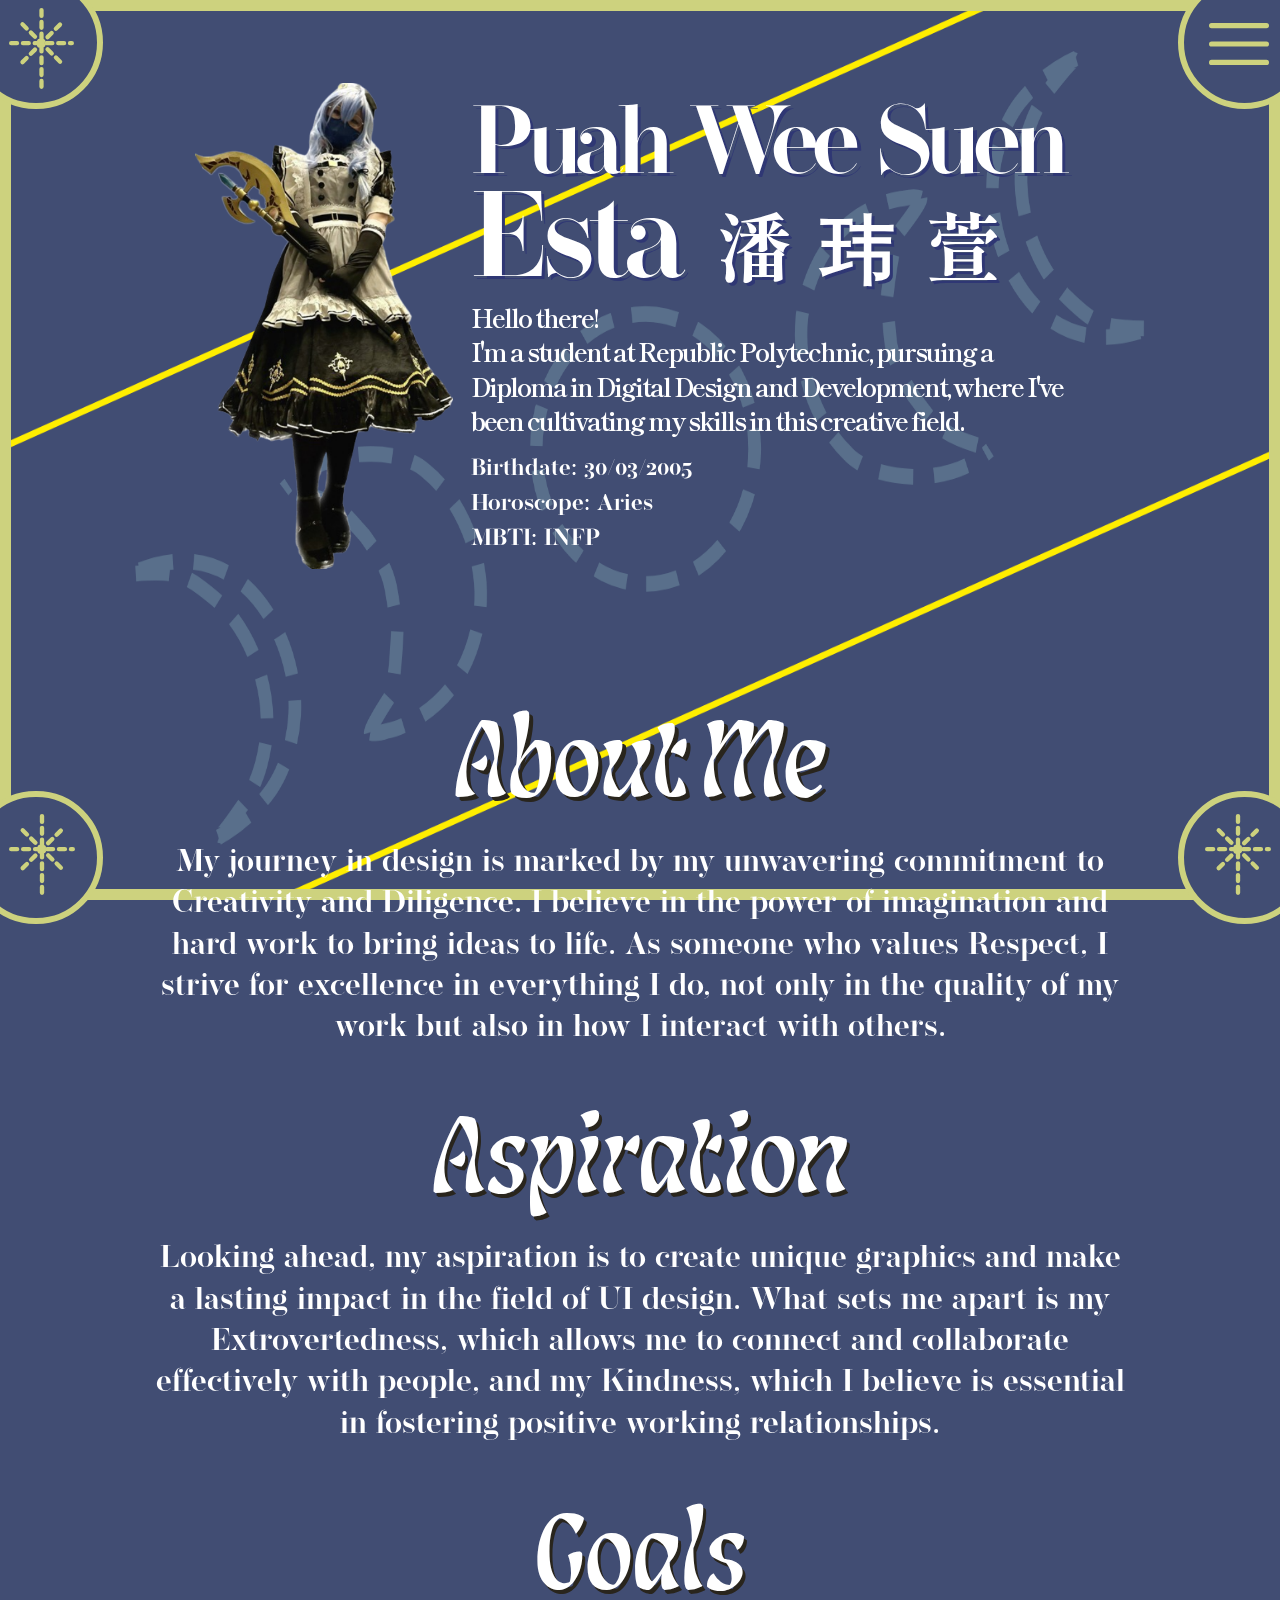
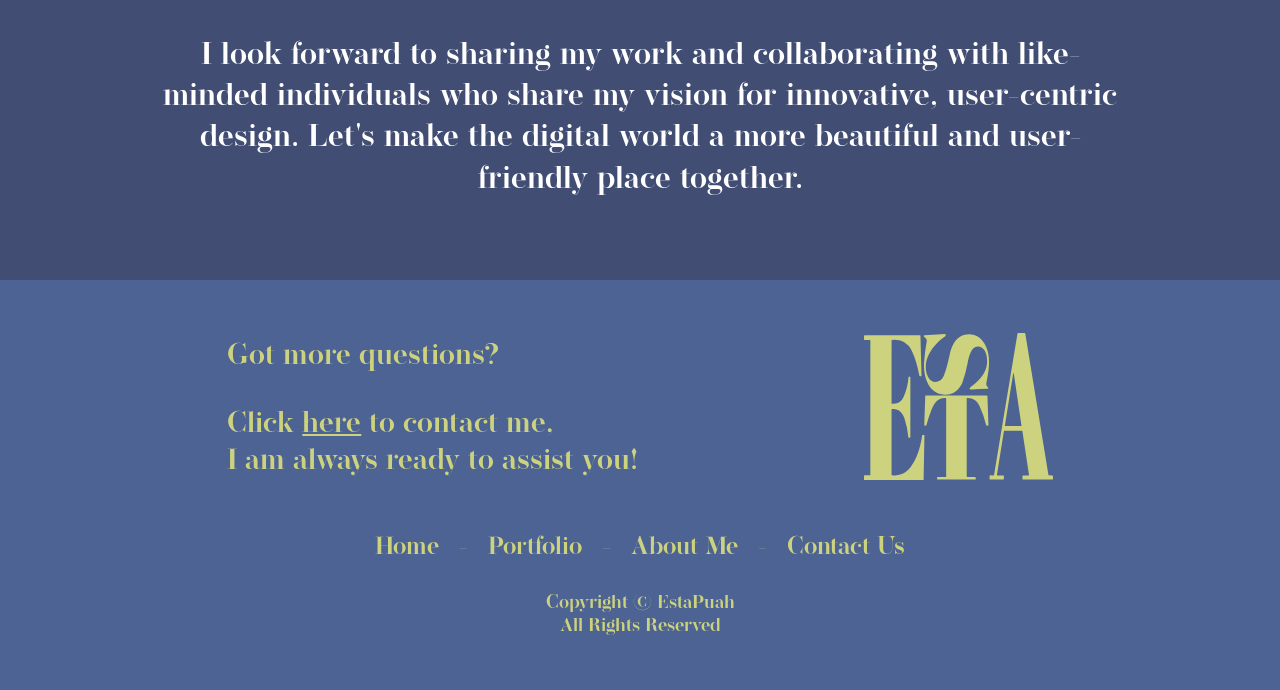
==== commit 061cb9d7: "." ====
--- a/about.html
+++ b/about.html
@@ -82,7 +82,7 @@
                 </div>
                 <div class="about_main">
                     <div class="about_maincnt">
-                        <h5>About Me</h5>
+                        <h4>About Me</h4>
                         <p>My journey in design is marked by my unwavering commitment to Creativity and Diligence. I believe in the power of imagination and hard work to bring ideas to life. As someone who values Respect, I strive for excellence in everything I do, not only in the quality of my work but also in how I interact with others.</p>
                     </div>
                     <div class="about_maincnt">
